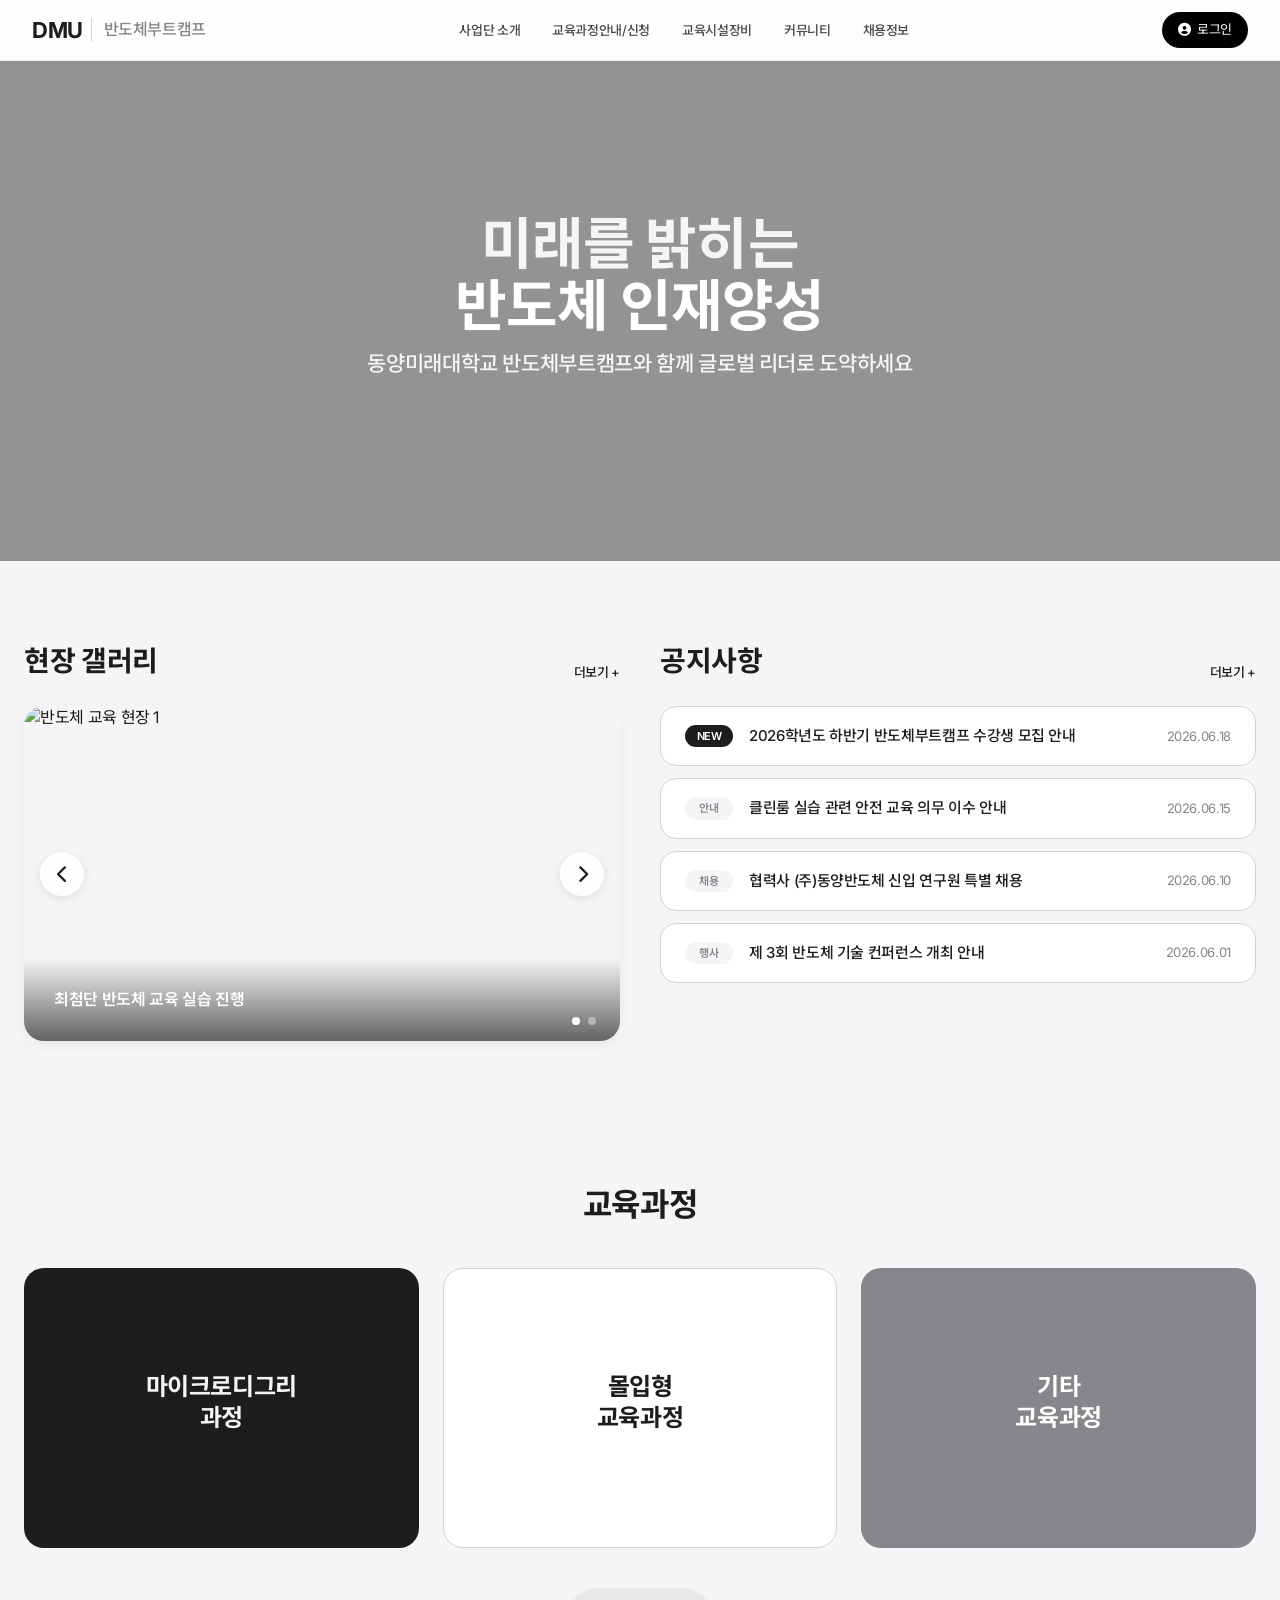
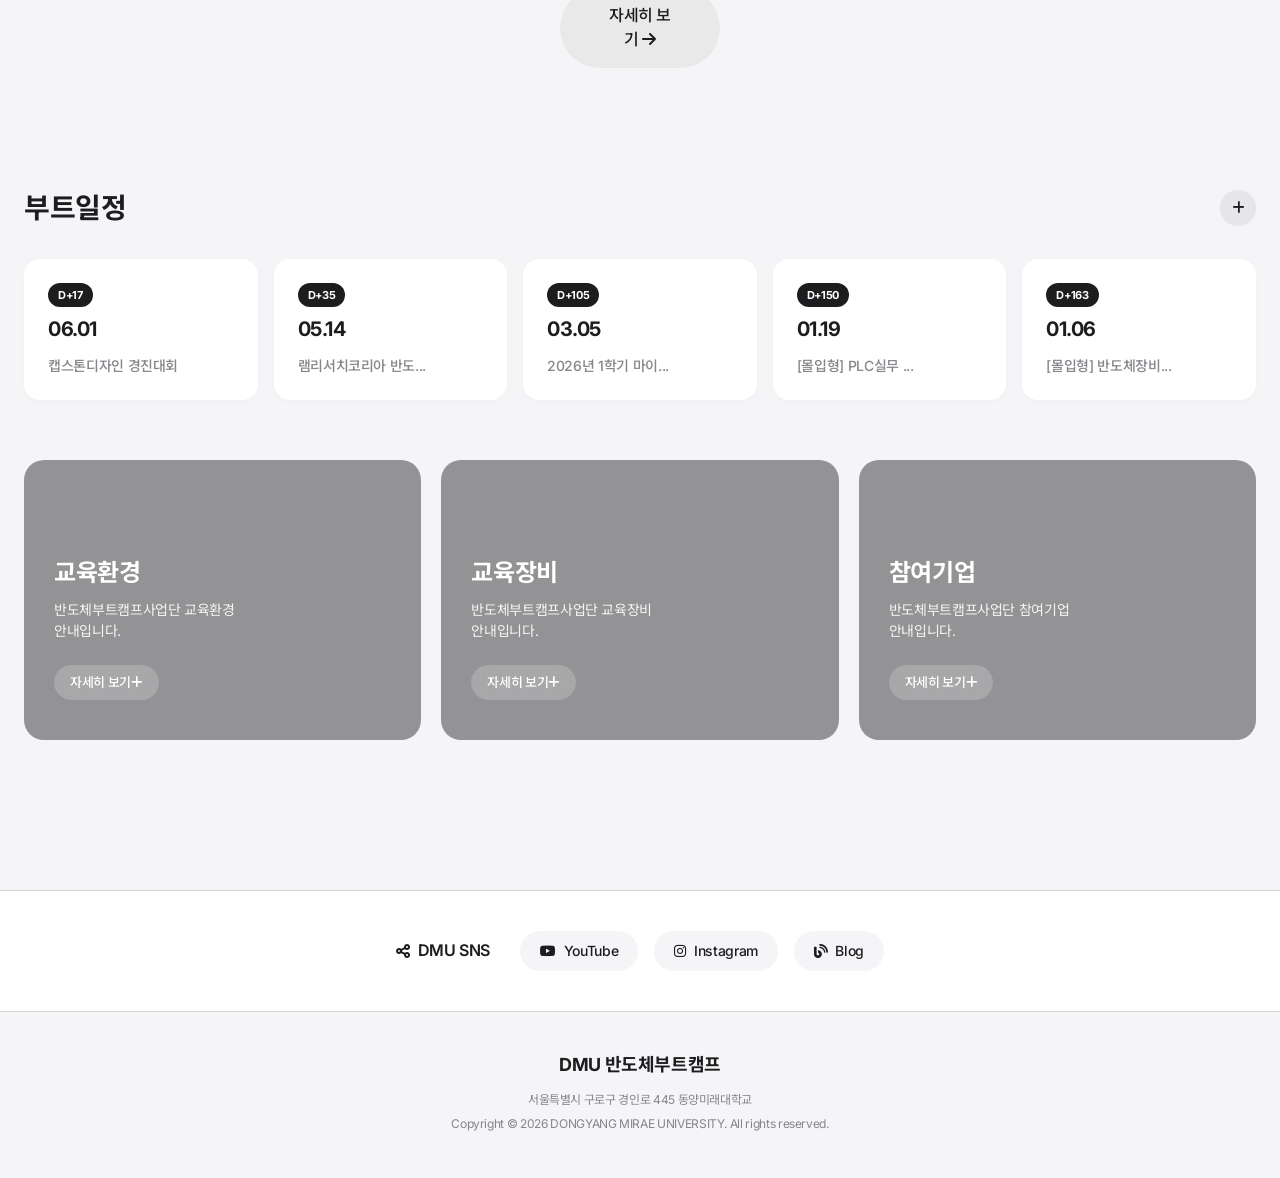
==== index.html @ d6653ed7 "Add files via upload" ====
<!DOCTYPE html>
<html lang="ko">
<head>
    <meta charset="UTF-8">
    <meta name="viewport" content="width=device-width, initial-scale=1.0">
    <title>동양미래대학교 반도체부트캠프사업단</title>
    <meta name="description" content="미래를 밝히는 반도체 인재양성. 동양미래대학교 반도체부트캠프사업단 공식 홈페이지입니다.">
    <link href="https://fonts.googleapis.com/css2?family=Inter:wght@400;600;800&family=Noto+Sans+KR:wght@300;400;500;700;900&display=swap" rel="stylesheet">
    <link href="https://cdnjs.cloudflare.com/ajax/libs/font-awesome/6.0.0/css/all.min.css" rel="stylesheet">
    <link rel="stylesheet" href="styles.css">
</head>
<body>
    <header class="header">
        <div class="header-container">
            <a href="#" class="logo">
                <span class="logo-dmu">DMU</span>
                <span class="logo-text">반도체부트캠프</span>
            </a>
            
            <nav class="main-nav">
                <ul>
                    <li><a href="about.html">사업단 소개</a></li>
                    <li><a href="course.html">교육과정안내/신청</a></li>
                    <li><a href="facility.html">교육시설장비</a></li>
                    <li><a href="community.html">커뮤니티</a></li>
                    <li><a href="recruit.html">채용정보</a></li>
                </ul>
            </nav>

            <div class="header-actions">
                <a href="login.html" class="btn-login"><i class="fas fa-user-circle"></i> 로그인</a>
            </div>
            
            <button class="mobile-menu-btn"><i class="fas fa-bars"></i></button>
        </div>
    </header>

    <main>
        <section class="hero-banner">
            <div class="banner-overlay"></div>
            <div class="banner-content">
                <h1 class="bounce-in">미래를 밝히는<br><span class="highlight">반도체 인재양성</span></h1>
                <p class="fade-in-up">동양미래대학교 반도체부트캠프와 함께 글로벌 리더로 도약하세요</p>
            </div>
        </section>

        <section class="content-section">
            <div class="container grid-2-col">
                <!-- 좌측: 갤러리 슬라이더 -->
                <div class="gallery-widget">
                    <div class="section-header">
                        <h2>현장 갤러리</h2>
                        <a href="#" class="view-more">더보기 +</a>
                    </div>
                    <div class="slider-container">
                        <div class="slider-wrapper" id="gallerySlider">
                            <div class="slide">
                                <img src="./assets/gallery_photo_1_1781748199342.png" alt="반도체 교육 현장 1">
                                <div class="slide-caption">최첨단 반도체 교육 실습 진행</div>
                            </div>
                            <div class="slide">
                                <img src="./assets/gallery_photo_2_1781748210781.png" alt="반도체 교육 현장 2">
                                <div class="slide-caption">클린룸 내 장비 운용 실습</div>
                            </div>
                        </div>
                        <button class="slider-btn prev" id="sliderPrev"><i class="fas fa-chevron-left"></i></button>
                        <button class="slider-btn next" id="sliderNext"><i class="fas fa-chevron-right"></i></button>
                        <div class="slider-dots" id="sliderDots"></div>
                    </div>
                </div>

                <!-- 우측: 주요 공지사항 -->
                <div class="notice-widget">
                    <div class="section-header">
                        <h2>공지사항</h2>
                        <a href="#" class="view-more">더보기 +</a>
                    </div>
                    <ul class="notice-list">
                        <li>
                            <a href="#">
                                <div class="notice-tag new">NEW</div>
                                <div class="notice-title">2026학년도 하반기 반도체부트캠프 수강생 모집 안내</div>
                                <div class="notice-date">2026.06.18</div>
                            </a>
                        </li>
                        <li>
                            <a href="#">
                                <div class="notice-tag">안내</div>
                                <div class="notice-title">클린룸 실습 관련 안전 교육 의무 이수 안내</div>
                                <div class="notice-date">2026.06.15</div>
                            </a>
                        </li>
                        <li>
                            <a href="#">
                                <div class="notice-tag">채용</div>
                                <div class="notice-title">협력사 (주)동양반도체 신입 연구원 특별 채용</div>
                                <div class="notice-date">2026.06.10</div>
                            </a>
                        </li>
                        <li>
                            <a href="#">
                                <div class="notice-tag">행사</div>
                                <div class="notice-title">제 3회 반도체 기술 컨퍼런스 개최 안내</div>
                                <div class="notice-date">2026.06.01</div>
                            </a>
                        </li>
                    </ul>
                </div>
            </div>
        </section>

        <!-- 교육과정 섹션 -->
        <section class="curriculum-section">
            <div class="container">
                <div class="section-header center">
                    <h2>교육과정</h2>
                </div>
                <div class="curriculum-grid">
                    <div class="curriculum-card dark">
                        <h3>마이크로디그리<br>과정</h3>
                    </div>
                    <div class="curriculum-card blue">
                        <h3>몰입형<br>교육과정</h3>
                    </div>
                    <div class="curriculum-card light-dark">
                        <h3>기타<br>교육과정</h3>
                    </div>
                </div>
                <div style="text-align: center; margin-top: 40px;">
                    <a href="course.html" class="btn-detail" style="display: inline-block; padding: 16px 48px; font-size: 16px; border-radius: 980px;">자세히 보기 <i class="fas fa-arrow-right"></i></a>
                </div>
            </div>
        </section>

        <!-- 부트일정 섹션 -->
        <section class="schedule-section">
            <div class="container">
                <div class="section-header center with-btn">
                    <h2>부트일정</h2>
                    <a href="#" class="btn-plus-box"><i class="fas fa-plus"></i></a>
                </div>
                <div class="schedule-list">
                    <div class="schedule-card">
                        <div class="schedule-top">
                            <span class="d-day">D+17</span>
                            <span class="date">06.01</span>
                        </div>
                        <div class="schedule-title">캡스톤디자인 경진대회</div>
                    </div>
                    <div class="schedule-card">
                        <div class="schedule-top">
                            <span class="d-day">D+35</span>
                            <span class="date">05.14</span>
                        </div>
                        <div class="schedule-title">램리서치코리아 반도...</div>
                    </div>
                    <div class="schedule-card">
                        <div class="schedule-top">
                            <span class="d-day">D+105</span>
                            <span class="date">03.05</span>
                        </div>
                        <div class="schedule-title">2026년 1학기 마이...</div>
                    </div>
                    <div class="schedule-card">
                        <div class="schedule-top">
                            <span class="d-day">D+150</span>
                            <span class="date">01.19</span>
                        </div>
                        <div class="schedule-title">[몰입형] PLC실무 ...</div>
                    </div>
                    <div class="schedule-card">
                        <div class="schedule-top">
                            <span class="d-day">D+163</span>
                            <span class="date">01.06</span>
                        </div>
                        <div class="schedule-title">[몰입형] 반도체장비...</div>
                    </div>
                </div>
            </div>
        </section>

        <!-- 인포 배너 섹션 (교육환경, 교육장비, 참여기업) -->
        <section class="info-banners-section">
            <div class="info-grid">
                <div class="info-card">
                    <div class="info-overlay"></div>
                    <div class="info-content">
                        <div class="info-line"></div>
                        <h3>교육환경</h3>
                        <p>반도체부트캠프사업단 교육환경<br>안내입니다.</p>
                        <a href="#" class="btn-detail">자세히 보기 <i class="fas fa-plus"></i></a>
                    </div>
                </div>
                <div class="info-card">
                    <div class="info-overlay"></div>
                    <div class="info-content">
                        <div class="info-line"></div>
                        <h3>교육장비</h3>
                        <p>반도체부트캠프사업단 교육장비<br>안내입니다.</p>
                        <a href="#" class="btn-detail">자세히 보기 <i class="fas fa-plus"></i></a>
                    </div>
                </div>
                <div class="info-card">
                    <div class="info-overlay"></div>
                    <div class="info-content">
                        <div class="info-line"></div>
                        <h3>참여기업</h3>
                        <p>반도체부트캠프사업단 참여기업<br>안내입니다.</p>
                        <a href="#" class="btn-detail">자세히 보기 <i class="fas fa-plus"></i></a>
                    </div>
                </div>
            </div>
        </section>

        <!-- DMU SNS 바로가기 바 -->
        <section class="sns-bar">
            <div class="container sns-container">
                <div class="sns-title">
                    <i class="fas fa-share-nodes"></i> DMU SNS
                </div>
                <div class="sns-links">
                    <a href="#" class="sns-link youtube" title="유튜브">
                        <i class="fab fa-youtube"></i> <span>YouTube</span>
                    </a>
                    <a href="#" class="sns-link instagram" title="인스타그램">
                        <i class="fab fa-instagram"></i> <span>Instagram</span>
                    </a>
                    <a href="#" class="sns-link blog" title="블로그">
                        <i class="fas fa-blog"></i> <span>Blog</span>
                    </a>
                </div>
            </div>
        </section>
    </main>

    <footer>
        <div class="container footer-content">
            <div class="footer-logo">DMU 반도체부트캠프</div>
            <div class="footer-info">
                <p>서울특별시 구로구 경인로 445 동양미래대학교</p>
                <p>Copyright &copy; 2026 DONGYANG MIRAE UNIVERSITY. All rights reserved.</p>
            </div>
        </div>
    </footer>

    <script src="script.js"></script>
</body>
</html>
---- styles.css ----
:root {
    /* Color Palette - Apple Style Grayscale */
    --primary-blue: #1d1d1f;
    --primary-light: #424245;
    --primary-dark: #000000;
    --accent-cyan: #1d1d1f;
    --accent-gold: #f5f5f7;
    --text-main: #1d1d1f;
    --text-muted: #86868b;
    --text-light: #ffffff;
    --bg-light: #f5f5f7;
    --bg-white: #ffffff;
    --border-color: #d2d2d7;
    
    /* Typography */
    --font-heading: -apple-system, BlinkMacSystemFont, "SF Pro Display", "Segoe UI", 'Inter', 'Noto Sans KR', sans-serif;
    --font-body: -apple-system, BlinkMacSystemFont, "SF Pro Text", "Segoe UI", 'Inter', 'Noto Sans KR', sans-serif;
}

* {
    margin: 0;
    padding: 0;
    box-sizing: border-box;
}

body {
    font-family: var(--font-body);
    color: var(--text-main);
    background-color: var(--bg-light);
    line-height: 1.47059;
    letter-spacing: -0.022em;
    overflow-x: hidden;
}

a {
    text-decoration: none;
    color: inherit;
    transition: all 0.3s ease;
}

ul {
    list-style: none;
}

.container {
    max-width: 1280px;
    margin: 0 auto;
    padding: 0 24px;
}

/* ==========================================================================
   Header & Navigation
   ========================================================================== */
.header {
    background-color: rgba(255, 255, 255, 0.8);
    backdrop-filter: saturate(180%) blur(20px);
    -webkit-backdrop-filter: saturate(180%) blur(20px);
    position: sticky;
    top: 0;
    z-index: 1000;
    border-bottom: 1px solid rgba(0, 0, 0, 0.05); /* very subtle border instead of shadow */
}

.header-container {
    display: flex;
    align-items: center;
    justify-content: space-between;
    height: 60px;
    max-width: 1280px;
    margin: 0 auto;
    padding: 0 32px;
}

.logo {
    display: flex;
    align-items: center;
    gap: 8px;
}

.logo-dmu {
    font-weight: 700;
    font-size: 22px;
    color: var(--text-main);
    letter-spacing: -0.5px;
}

.logo-text {
    font-weight: 500;
    font-size: 16px;
    color: var(--text-muted);
    border-left: 1px solid var(--border-color);
    padding-left: 12px;
}

.main-nav ul {
    display: flex;
    gap: 32px;
}

.main-nav a {
    font-weight: 500;
    font-size: 13px;
    color: var(--text-main);
    opacity: 0.8;
    position: relative;
    padding: 8px 0;
}

.main-nav a:hover {
    opacity: 1;
}

.btn-login {
    display: inline-flex;
    align-items: center;
    gap: 6px;
    background-color: #000;
    color: #fff;
    font-weight: 400;
    font-size: 13px;
    padding: 8px 16px;
    border-radius: 980px; /* pill shape */
    transition: background-color 0.3s;
}

.btn-login:hover {
    background-color: #333;
    color: #fff;
}

.mobile-menu-btn {
    display: none;
    background: none;
    border: none;
    font-size: 20px;
    color: var(--text-main);
    cursor: pointer;
}

/* ==========================================================================
   Hero Banner
   ========================================================================== */
.hero-banner {
    position: relative;
    height: 500px;
    display: flex;
    align-items: center;
    justify-content: center;
    overflow: hidden;
}

.hero-banner::before {
    content: '';
    position: absolute;
    top: 0;
    left: 0;
    width: 100%;
    height: 100%;
    background-image: url('./assets/banner_mascot_chip_1781748188136.png');
    background-size: cover;
    background-position: center;
    animation: panZoom 20s infinite alternate linear;
    z-index: 0;
    transform-origin: center;
}

@keyframes panZoom {
    0% { transform: scale(1) translate(0, 0); }
    100% { transform: scale(1.1) translate(-1%, -1%); }
}

.banner-overlay {
    position: absolute;
    top: 0;
    left: 0;
    width: 100%;
    height: 100%;
    background: rgba(0, 0, 0, 0.4);
    z-index: 1;
}

.banner-content {
    position: relative;
    z-index: 2;
    text-align: center;
    color: #f5f5f7;
    padding: 0 20px;
}

.banner-content h1 {
    font-size: 56px;
    font-weight: 700;
    line-height: 1.1;
    margin-bottom: 12px;
    letter-spacing: -0.015em;
}

.banner-content .highlight {
    color: #fff;
}

.banner-content p {
    font-size: 21px;
    font-weight: 500;
    margin-bottom: 28px;
    opacity: 0.8;
}

.cta-button {
    display: inline-flex;
    align-items: center;
    gap: 8px;
    background: #f5f5f7;
    color: #1d1d1f;
    padding: 14px 28px;
    border-radius: 980px;
    font-size: 15px;
    font-weight: 500;
    transition: all 0.3s ease;
}

.cta-button:hover {
    background: #fff;
    transform: scale(1.02);
}

/* ==========================================================================
   Content Section (Gallery & Notice)
   ========================================================================== */
.content-section {
    padding: 80px 0;
    background-color: var(--bg-light);
}

.grid-2-col {
    display: grid;
    grid-template-columns: 1fr 1fr;
    gap: 40px;
}

.section-header {
    display: flex;
    justify-content: space-between;
    align-items: flex-end;
    margin-bottom: 24px;
    padding-bottom: 0;
    border-bottom: none;
}

.section-header h2 {
    font-size: 28px;
    font-weight: 700;
    color: var(--text-main);
}

.view-more {
    font-size: 13px;
    color: var(--accent-cyan);
    font-weight: 500;
}

.view-more:hover {
    text-decoration: underline;
}

/* Gallery Widget */
.slider-container {
    position: relative;
    border-radius: 20px;
    overflow: hidden;
    box-shadow: 0 4px 14px rgba(0,0,0,0.05); /* Apple subtle shadow */
}

.slider-wrapper {
    display: flex;
    transition: transform 0.6s cubic-bezier(0.2, 0.8, 0.2, 1);
}

.slide {
    min-width: 100%;
    position: relative;
}

.slide img {
    width: 100%;
    aspect-ratio: 16/9;
    object-fit: cover;
    display: block;
}

.slide-caption {
    position: absolute;
    bottom: 0;
    left: 0;
    width: 100%;
    padding: 30px;
    background: linear-gradient(to top, rgba(0,0,0,0.6), transparent);
    color: white;
    font-size: 16px;
    font-weight: 600;
}

.slider-btn {
    position: absolute;
    top: 50%;
    transform: translateY(-50%);
    background: rgba(255,255,255,0.8);
    backdrop-filter: blur(5px);
    border: none;
    color: #1d1d1f;
    width: 44px;
    height: 44px;
    border-radius: 50%;
    font-size: 18px;
    cursor: pointer;
    transition: all 0.3s;
    display: flex;
    align-items: center;
    justify-content: center;
    box-shadow: 0 2px 10px rgba(0,0,0,0.1);
}

.slider-btn:hover {
    background: #fff;
    transform: translateY(-50%) scale(1.05);
}

.slider-btn.prev { left: 16px; }
.slider-btn.next { right: 16px; }

.slider-dots {
    position: absolute;
    bottom: 16px;
    right: 24px;
    display: flex;
    gap: 8px;
}

.dot {
    width: 8px;
    height: 8px;
    border-radius: 50%;
    background: rgba(255,255,255,0.4);
    cursor: pointer;
    transition: 0.3s;
}

.dot.active {
    background: #fff;
}

/* Notice Widget */
.notice-list {
    display: flex;
    flex-direction: column;
    gap: 12px;
}

.notice-list li a {
    display: flex;
    align-items: center;
    padding: 18px 24px;
    background: var(--bg-white);
    border-radius: 16px;
    border: 1px solid var(--border-color);
    transition: all 0.3s ease;
}

.notice-list li a:hover {
    box-shadow: 0 4px 14px rgba(0,0,0,0.05);
}

.notice-tag {
    font-size: 11px;
    font-weight: 600;
    padding: 3px 8px;
    border-radius: 980px;
    background: var(--bg-light);
    color: var(--text-muted);
    margin-right: 16px;
    min-width: 48px;
    text-align: center;
}

.notice-tag.new {
    background: #1d1d1f;
    color: #ffffff;
}

.notice-title {
    flex-grow: 1;
    font-size: 15px;
    font-weight: 500;
    color: var(--text-main);
    white-space: nowrap;
    overflow: hidden;
    text-overflow: ellipsis;
    padding-right: 16px;
}

.notice-date {
    font-size: 13px;
    color: var(--text-muted);
    min-width: 80px;
    text-align: right;
}

/* ==========================================================================
   Curriculum Section
   ========================================================================== */
.curriculum-section {
    padding: 60px 0;
    background-color: var(--bg-light);
}

.curriculum-section .section-header.center {
    justify-content: center;
    margin-bottom: 40px;
}

.curriculum-section .section-header.center h2 {
    font-size: 32px;
}

.curriculum-grid {
    display: grid;
    grid-template-columns: repeat(3, 1fr);
    gap: 24px;
}

.curriculum-card {
    padding: 50px 30px;
    text-align: center;
    border-radius: 20px;
    display: flex;
    flex-direction: column;
    align-items: center;
    justify-content: center;
    min-height: 280px;
    transition: all 0.3s ease;
}

.curriculum-card:hover {
    transform: scale(1.02);
    box-shadow: 0 10px 30px rgba(0,0,0,0.06);
}

/* Apple style card variations (HTML has dark, blue, light-dark) */
.curriculum-card.dark { 
    background-color: #1d1d1f; 
    color: #f5f5f7; 
}
.curriculum-card.blue { 
    background-color: #ffffff; 
    color: #1d1d1f; 
    border: 1px solid var(--border-color);
}
.curriculum-card.light-dark { 
    background-color: #86868b; 
    color: #ffffff; 
}

.curriculum-card h3 {
    font-size: 24px;
    font-weight: 700;
    margin-bottom: 12px;
    line-height: 1.3;
}

.curriculum-card p {
    font-size: 14px;
    margin-bottom: 30px;
    opacity: 0.8;
}

.btn-detail {
    display: inline-flex;
    align-items: center;
    justify-content: space-between;
    padding: 10px 20px;
    width: 160px;
    background-color: rgba(0,0,0,0.05); /* very light contrast */
    border-radius: 980px;
    color: inherit;
    font-size: 13px;
    font-weight: 500;
    transition: all 0.3s;
}

.curriculum-card.dark .btn-detail,
.curriculum-card.light-dark .btn-detail {
    background-color: rgba(255,255,255,0.15);
}

.btn-detail:hover {
    background-color: var(--text-main);
    color: var(--bg-white);
}

.curriculum-card.dark .btn-detail:hover,
.curriculum-card.light-dark .btn-detail:hover {
    background-color: #ffffff;
    color: #1d1d1f;
}

/* ==========================================================================
   Schedule Section
   ========================================================================== */
.schedule-section {
    padding: 60px 0;
    background-color: var(--bg-light);
}

.section-header.with-btn {
    position: relative;
    border: none;
    margin-bottom: 30px;
}

.btn-plus-box {
    position: absolute;
    right: 0;
    top: 50%;
    transform: translateY(-50%);
    width: 36px;
    height: 36px;
    border-radius: 50%;
    background: #e5e5ea;
    display: flex;
    align-items: center;
    justify-content: center;
    color: #1d1d1f;
    font-size: 14px;
    transition: all 0.3s;
}

.btn-plus-box:hover {
    background: #d1d1d6;
}

.schedule-list {
    display: grid;
    grid-template-columns: repeat(5, 1fr);
    gap: 16px;
}

.schedule-card {
    border-radius: 16px;
    background: var(--bg-white);
    padding: 24px;
    transition: transform 0.3s;
    box-shadow: 0 2px 8px rgba(0,0,0,0.02);
}

.schedule-card:hover {
    box-shadow: 0 8px 24px rgba(0,0,0,0.06);
    transform: translateY(-4px);
}

.schedule-top {
    display: flex;
    flex-direction: column;
    align-items: flex-start;
    gap: 8px;
    margin-bottom: 12px;
}

.schedule-top .d-day {
    background-color: #1d1d1f;
    color: #fff;
    padding: 4px 10px;
    font-size: 11px;
    font-weight: 700;
    border-radius: 980px;
}

.schedule-top .date {
    font-size: 20px;
    font-weight: 700;
    color: var(--text-main);
    letter-spacing: -0.5px;
}

.schedule-title {
    font-size: 14px;
    color: var(--text-muted);
    font-weight: 500;
    line-height: 1.4;
    white-space: normal;
    display: -webkit-box;
    -webkit-line-clamp: 2;
    -webkit-box-orient: vertical;
    overflow: hidden;
}

/* ==========================================================================
   Info Banners Section
   ========================================================================== */
.info-banners-section {
    width: 100%;
    margin-bottom: 150px;
}

.info-grid {
    display: grid;
    grid-template-columns: repeat(3, 1fr);
    min-height: 280px;
    gap: 20px;
    padding: 0 24px;
    max-width: 1280px;
    margin: 0 auto;
}

.info-card {
    position: relative;
    padding: 40px 30px;
    border-radius: 20px;
    background-image: url('./assets/gallery_photo_2_1781748210781.png');
    background-size: cover;
    background-position: center;
    display: flex;
    flex-direction: column;
    justify-content: flex-end;
    color: white;
    overflow: hidden;
}

.info-card:nth-child(1) { background-image: url('./assets/gallery_photo_1_1781748199342.png'); }
.info-card:nth-child(2) { background-image: url('./assets/gallery_photo_2_1781748210781.png'); }
.info-card:nth-child(3) { background-image: url('./assets/banner_mascot_chip_1781748188136.png'); }

.info-overlay {
    position: absolute;
    top: 0; left: 0; width: 100%; height: 100%;
    transition: opacity 0.3s;
    background: rgba(0, 0, 0, 0.4) !important;
}

.info-card:hover .info-overlay {
    background: rgba(0, 0, 0, 0.6) !important;
}

.info-content {
    position: relative;
    z-index: 2;
}

.info-line {
    display: none; /* remove lines for cleaner look */
}

.info-card h3 {
    font-size: 24px;
    font-weight: 700;
    margin-bottom: 8px;
}

.info-card p {
    font-size: 14px;
    line-height: 1.5;
    margin-bottom: 24px;
    opacity: 0.9;
}

.info-card .btn-detail {
    width: auto;
    display: inline-flex;
    padding: 8px 16px;
    background: rgba(255,255,255,0.2);
    backdrop-filter: blur(10px);
    border: none;
    border-radius: 980px;
}

.info-card .btn-detail:hover {
    background: #fff;
    color: #000;
}

/* ==========================================================================
   Greeting Section
   ========================================================================== */
.greeting-content {
    padding: 80px 0;
    background-color: var(--bg-white);
    color: var(--text-main);
}

.container-greeting {
    max-width: 900px;
    margin: 0 auto;
    padding: 0 40px;
}

.greeting-top {
    border-top: 1px solid var(--text-main);
    padding-top: 24px;
    margin-bottom: 60px;
}

.greeting-top h2 {
    font-size: 22px;
    font-weight: 500;
    color: var(--text-main);
    letter-spacing: -0.5px;
}

.greeting-intro {
    font-size: 26px;
    font-weight: 300;
    line-height: 1.5;
    margin-bottom: 40px;
    letter-spacing: -1px;
}

.greeting-intro strong {
    font-weight: 700;
}

.greeting-strong {
    font-size: 16px;
    font-weight: 500;
    line-height: 1.6;
    margin-bottom: 30px;
}

.greeting-strong strong {
    color: var(--text-main);
    font-weight: 700;
}

.greeting-text {
    font-size: 15px;
    line-height: 1.8;
    color: var(--text-muted);
    margin-bottom: 24px;
}

.greeting-text strong {
    color: var(--text-main);
    font-weight: 600;
}

.greeting-thanks {
    font-size: 15px;
    color: var(--text-muted);
    margin-top: 40px;
    margin-bottom: 60px;
}

.greeting-sign {
    text-align: right;
    font-size: 16px;
    color: var(--text-muted);
}

.greeting-sign strong {
    font-size: 20px;
    color: var(--text-main);
    font-weight: 700;
    margin-left: 12px;
}

/* ==========================================================================
   SNS Bar
   ========================================================================== */
.sns-bar {
    background-color: var(--bg-white);
    padding: 40px 0;
    border-top: 1px solid var(--border-color);
}

.sns-container {
    display: flex;
    justify-content: center;
    align-items: center;
    gap: 30px;
}

.sns-title {
    color: var(--text-main);
    font-size: 16px;
    font-weight: 600;
    display: flex;
    align-items: center;
    gap: 8px;
}

.sns-links {
    display: flex;
    gap: 16px;
}

.sns-link {
    display: flex;
    align-items: center;
    gap: 8px;
    background: var(--bg-light);
    color: var(--text-main);
    padding: 10px 20px;
    border-radius: 980px;
    font-weight: 500;
    font-size: 14px;
    transition: all 0.3s;
}

.sns-link:hover {
    background: #e5e5ea;
}

/* ==========================================================================
   Footer
   ========================================================================== */
footer {
    background-color: #f5f5f7;
    color: #86868b;
    padding: 40px 0;
    text-align: center;
    border-top: 1px solid var(--border-color);
}

.footer-logo {
    font-size: 18px;
    font-weight: 700;
    color: #1d1d1f;
    margin-bottom: 12px;
}

.footer-info p {
    margin-bottom: 6px;
    font-size: 12px;
}

/* ==========================================================================
   Animations
   ========================================================================== */
@keyframes bounceIn {
    0% { opacity: 0; transform: scale(0.95); }
    100% { opacity: 1; transform: scale(1); }
}

@keyframes fadeInUp {
    from { opacity: 0; transform: translateY(20px); }
    to { opacity: 1; transform: translateY(0); }
}

.bounce-in {
    animation: bounceIn 1s cubic-bezier(0.2, 0.8, 0.2, 1) forwards;
}

.fade-in-up {
    opacity: 0;
    animation: fadeInUp 0.8s ease-out forwards;
}

.delay-1 { animation-delay: 0.2s; }

/* ==========================================================================
   Responsive Design
   ========================================================================== */
@media (max-width: 1024px) {
    .grid-2-col {
        grid-template-columns: 1fr;
    }
    .curriculum-grid, .info-grid {
        grid-template-columns: 1fr;
    }
    .schedule-list {
        grid-template-columns: repeat(2, 1fr);
    }
}

@media (max-width: 768px) {
    .main-nav { display: none; }
    .btn-login { display: none; }
    .mobile-menu-btn { display: block; }
    
    .banner-content h1 { font-size: 36px; }
    .banner-content p { font-size: 18px; }
    
    .sns-container {
        flex-direction: column;
        gap: 20px;
    }
    .schedule-list {
        grid-template-columns: 1fr;
    }
}
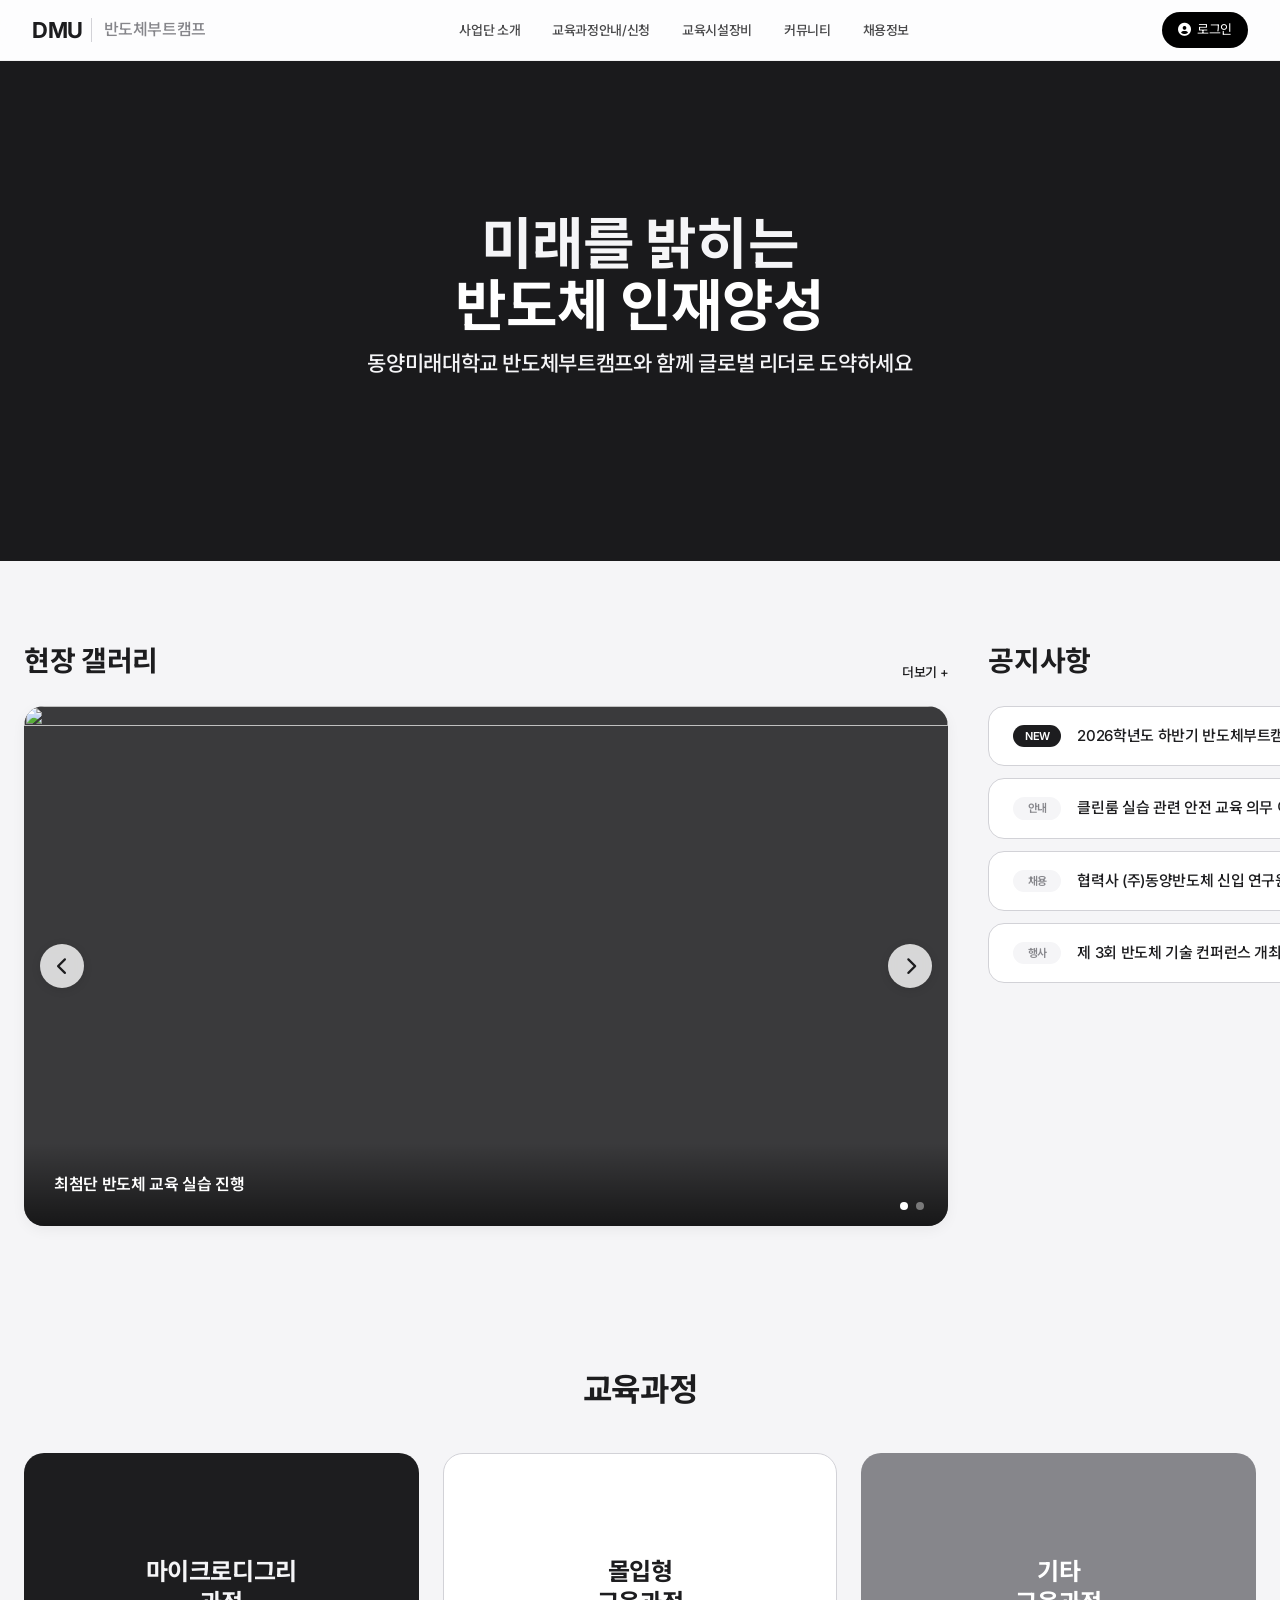
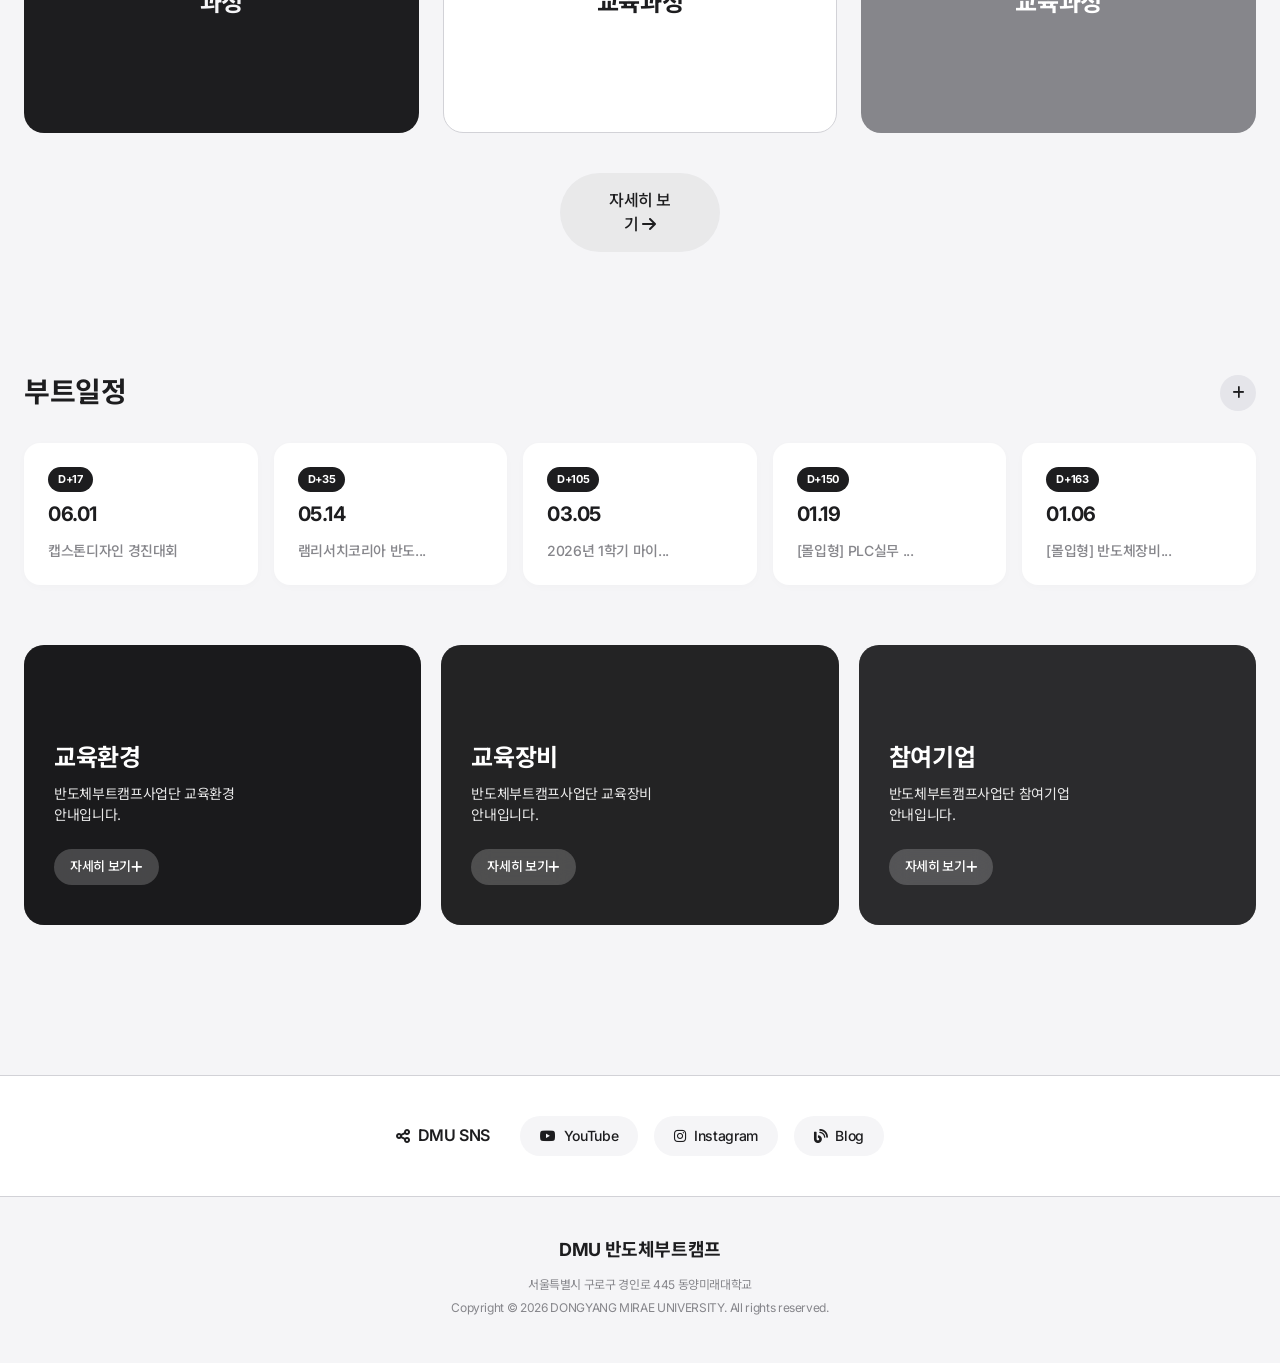
==== commit f0a85f42: "Add files via upload" ====
--- a/index.html
+++ b/index.html
@@ -55,11 +55,11 @@
                     <div class="slider-container">
                         <div class="slider-wrapper" id="gallerySlider">
                             <div class="slide">
-                                <img src="./assets/gallery_photo_1_1781748199342.png" alt="반도체 교육 현장 1">
+                                <img src="assets/gallery_photo_1_1781748199342.png" alt="반도체 교육 현장 1" onerror="this.style.background='#3a3a3c'; this.style.minHeight='260px'; this.alt='';">
                                 <div class="slide-caption">최첨단 반도체 교육 실습 진행</div>
                             </div>
                             <div class="slide">
-                                <img src="./assets/gallery_photo_2_1781748210781.png" alt="반도체 교육 현장 2">
+                                <img src="assets/gallery_photo_2_1781748210781.png" alt="반도체 교육 현장 2" onerror="this.style.background='#48484a'; this.style.minHeight='260px'; this.alt='';">
                                 <div class="slide-caption">클린룸 내 장비 운용 실습</div>
                             </div>
                         </div>
--- a/styles.css
+++ b/styles.css
@@ -156,7 +156,8 @@
     left: 0;
     width: 100%;
     height: 100%;
-    background-image: url('./assets/banner_mascot_chip_1781748188136.png');
+    background-image: url('assets/banner_mascot_chip_1781748188136.png');
+    background-color: #2c2c2e; /* fallback if image fails */
     background-size: cover;
     background-position: center;
     animation: panZoom 20s infinite alternate linear;
@@ -615,7 +616,7 @@
     position: relative;
     padding: 40px 30px;
     border-radius: 20px;
-    background-image: url('./assets/gallery_photo_2_1781748210781.png');
+    background-color: #3a3a3c; /* fallback if image fails */
     background-size: cover;
     background-position: center;
     display: flex;
@@ -625,9 +626,9 @@
     overflow: hidden;
 }
 
-.info-card:nth-child(1) { background-image: url('./assets/gallery_photo_1_1781748199342.png'); }
-.info-card:nth-child(2) { background-image: url('./assets/gallery_photo_2_1781748210781.png'); }
-.info-card:nth-child(3) { background-image: url('./assets/banner_mascot_chip_1781748188136.png'); }
+.info-card:nth-child(1) { background-image: url('assets/gallery_photo_1_1781748199342.png'); background-color: #2c2c2e; }
+.info-card:nth-child(2) { background-image: url('assets/gallery_photo_2_1781748210781.png'); background-color: #3a3a3c; }
+.info-card:nth-child(3) { background-image: url('assets/banner_mascot_chip_1781748188136.png'); background-color: #48484a; }
 
 .info-overlay {
     position: absolute;
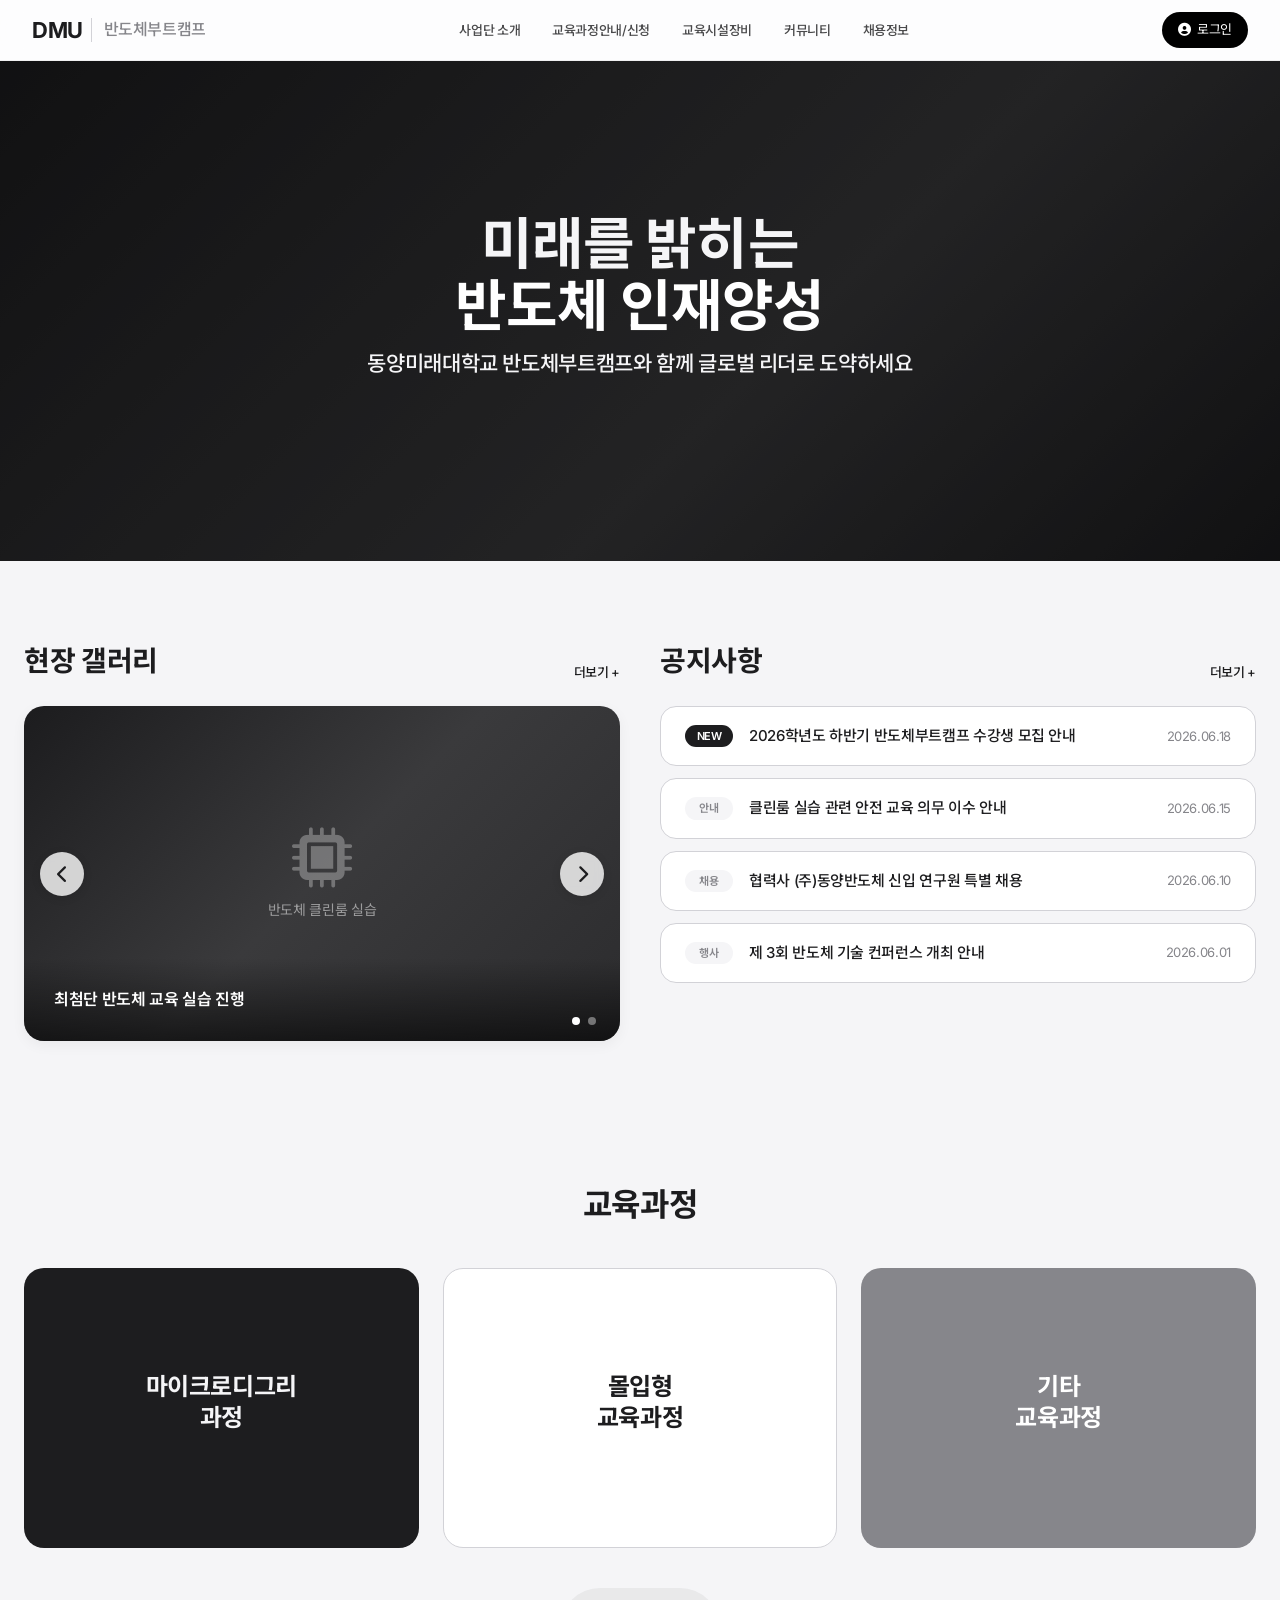
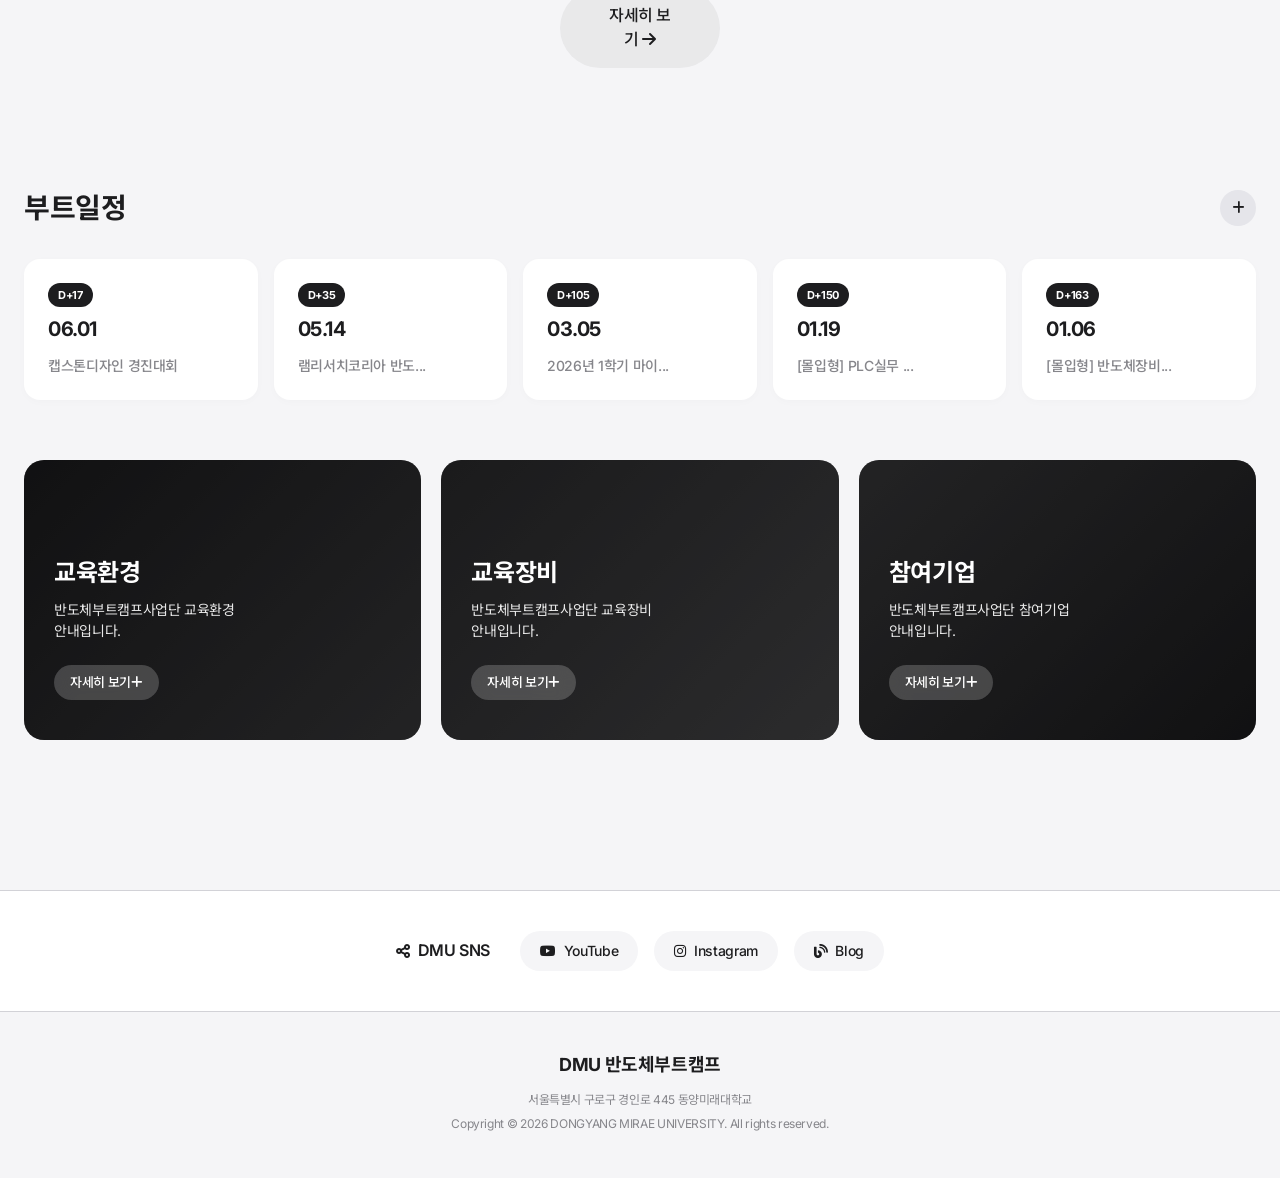
==== commit 784178e4: "Add files via upload" ====
--- a/index.html
+++ b/index.html
@@ -55,12 +55,18 @@
                     <div class="slider-container">
                         <div class="slider-wrapper" id="gallerySlider">
                             <div class="slide">
-                                <img src="assets/gallery_photo_1_1781748199342.png" alt="반도체 교육 현장 1" onerror="this.style.background='#3a3a3c'; this.style.minHeight='260px'; this.alt='';">
+                                <div class="slide-img" style="background: linear-gradient(135deg, #1c1c1e 0%, #3a3a3c 50%, #2c2c2e 100%); display:flex; align-items:center; justify-content:center; flex-direction:column; gap:12px;">
+                                    <i class="fas fa-microchip" style="font-size:60px; color:rgba(255,255,255,0.3);"></i>
+                                    <span style="color:rgba(255,255,255,0.5); font-size:14px;">반도체 클린룸 실습</span>
+                                </div>
                                 <div class="slide-caption">최첨단 반도체 교육 실습 진행</div>
                             </div>
                             <div class="slide">
-                                <img src="assets/gallery_photo_2_1781748210781.png" alt="반도체 교육 현장 2" onerror="this.style.background='#48484a'; this.style.minHeight='260px'; this.alt='';">
-                                <div class="slide-caption">클린룸 내 장비 운용 실습</div>
+                                <div class="slide-img" style="background: linear-gradient(135deg, #2c2c2e 0%, #48484a 50%, #3a3a3c 100%); display:flex; align-items:center; justify-content:center; flex-direction:column; gap:12px;">
+                                    <i class="fas fa-robot" style="font-size:60px; color:rgba(255,255,255,0.3);"></i>
+                                    <span style="color:rgba(255,255,255,0.5); font-size:14px;">로봇 기술 센터</span>
+                                </div>
+                                <div class="slide-caption">첨단반도체 로봇기술센터 실습</div>
                             </div>
                         </div>
                         <button class="slider-btn prev" id="sliderPrev"><i class="fas fa-chevron-left"></i></button>
--- a/styles.css
+++ b/styles.css
@@ -156,8 +156,7 @@
     left: 0;
     width: 100%;
     height: 100%;
-    background-image: url('assets/banner_mascot_chip_1781748188136.png');
-    background-color: #2c2c2e; /* fallback if image fails */
+    background: linear-gradient(135deg, #1c1c1e 0%, #2c2c2e 30%, #3a3a3c 60%, #1c1c1e 100%);
     background-size: cover;
     background-position: center;
     animation: panZoom 20s infinite alternate linear;
@@ -286,6 +285,12 @@
     width: 100%;
     aspect-ratio: 16/9;
     object-fit: cover;
+    display: block;
+}
+
+.slide-img {
+    width: 100%;
+    aspect-ratio: 16/9;
     display: block;
 }
 
@@ -616,7 +621,6 @@
     position: relative;
     padding: 40px 30px;
     border-radius: 20px;
-    background-color: #3a3a3c; /* fallback if image fails */
     background-size: cover;
     background-position: center;
     display: flex;
@@ -626,9 +630,9 @@
     overflow: hidden;
 }
 
-.info-card:nth-child(1) { background-image: url('assets/gallery_photo_1_1781748199342.png'); background-color: #2c2c2e; }
-.info-card:nth-child(2) { background-image: url('assets/gallery_photo_2_1781748210781.png'); background-color: #3a3a3c; }
-.info-card:nth-child(3) { background-image: url('assets/banner_mascot_chip_1781748188136.png'); background-color: #48484a; }
+.info-card:nth-child(1) { background: linear-gradient(135deg, #1c1c1e 0%, #3a3a3c 100%); }
+.info-card:nth-child(2) { background: linear-gradient(135deg, #2c2c2e 0%, #48484a 100%); }
+.info-card:nth-child(3) { background: linear-gradient(135deg, #3a3a3c 0%, #1c1c1e 100%); }
 
 .info-overlay {
     position: absolute;
